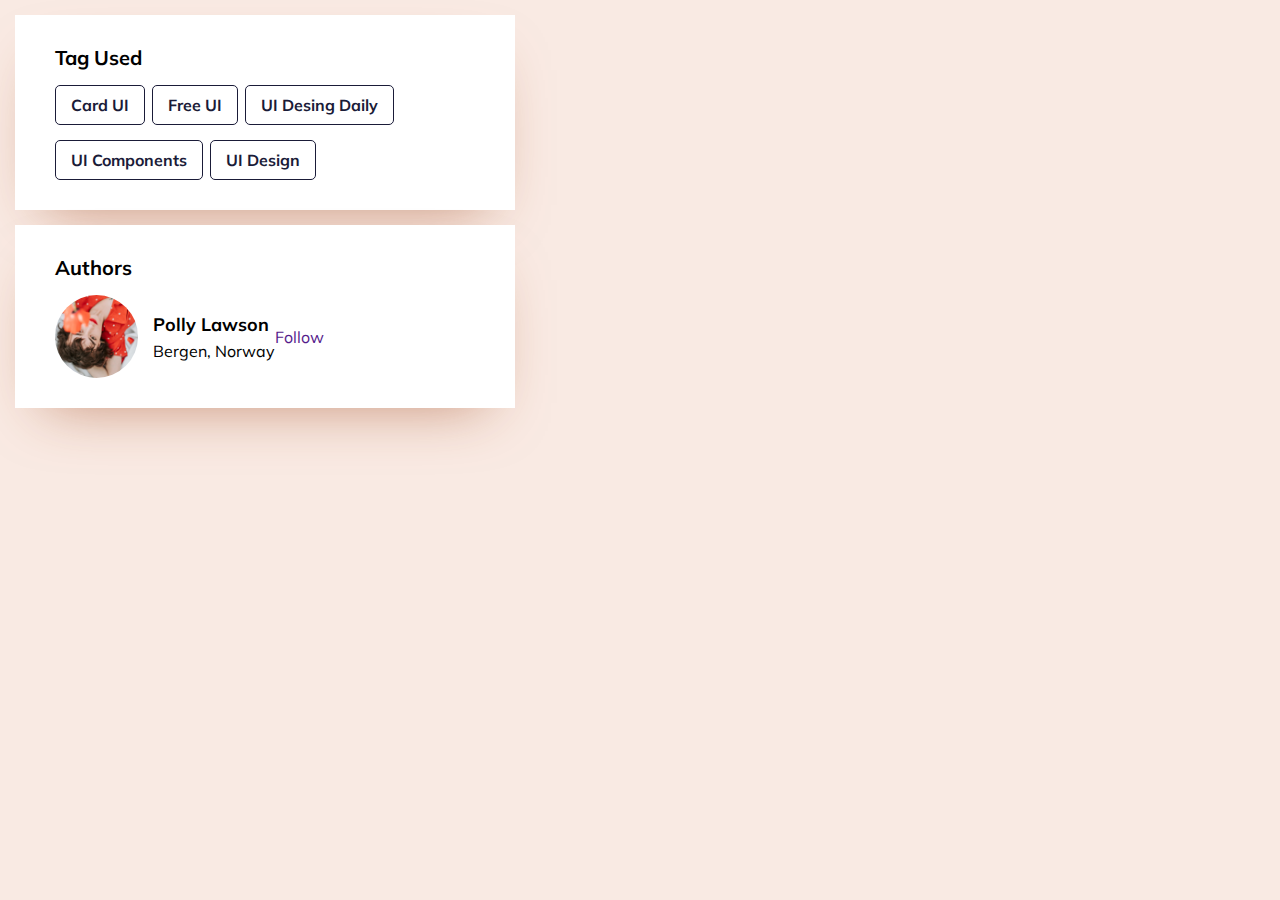
==== Social Media Components/index.html @ 20b18de3 "add start all codes" ====
<!DOCTYPE html>
<html lang="en">

<head>
    <meta charset="UTF-8">
    <title>Social Media Components</title>
    <link rel="stylesheet" href="css/style.css">
</head>

<body>



    <div class="component component1">
        <h3>Tag Used</h3>
        <div class="tags">
            <a href="">Card UI</a>
            <a href="">Free UI</a>
            <a href="">UI Desing Daily</a>
            <a href="">UI Components</a>
            <a href="">UI Design</a>
        </div>





    </div>

    <div class="component component1">
        <h3>Authors</h3>
        <ul class="authors">
            <li>
                <img src="img/avatar.png" alt="">
                <div class="detail">
                    <div class="name"> Polly Lawson </div>
                    <div class="location">Bergen, Norway
                    </div>
                </div>
                <a href="">Follow</a>


            </li>


        </ul>





    </div>


</body>

</html>
---- Social Media Components/css/style.css ----
@import url('https://fonts.googleapis.com/css2?family=Mulish:wght@400;600&display=swap');


*{
    margin: 0;
    padding: 0;
    box-sizing: border-box;
    font-family: 'Mulish', sans-serif;
    text-decoration: none;
    list-style: none;
}

body{
     background: #F9EAE3;
    height: 100%;
}

.component{
    background: #fff;
    width: 500px;
    min-width: 500px;
    padding: 30px 40px;
    margin: 15px;
    box-shadow: 0 25px 60px -30px rgba(159, 70, 28, .6);
    
}
.component .tags{
    display: flex;
    flex-wrap: wrap
}
.component  h3{
    font-size: 20px;
    font-weight: bold
}
.component .tags a{
    display: flex;
    align-items: center;
    font-size: 16px;
    font-weight: bold;
     height: 40px;
    margin-top: 15px;
    color: #1A1B38;
    border: 1px solid #1A1B38;
    padding: 0 15px;
    border-radius: 5px;
    margin-right: 7px;
  
    
}
.component .tags a:hover{
    background-color: #FBC292;
    transition: .5s all;
    
}

/*Authors */

.component .authors{
    padding-top: 15px
}
.component li{
    display: flex;
    align-items: center;
}

.component li img{
    width: 83px;
    height: 83px;
    border-radius: 50%;
    object-fit: cover;
    margin-right: 15px;
}
.component .authors li .name{
    font-size: 18px;
    font-weight: bold;
    margin-bottom: 5px;
}

.component .authors li .location{
    font-size: 16px;
    background: url(icons/icon-location.svg);
    
}
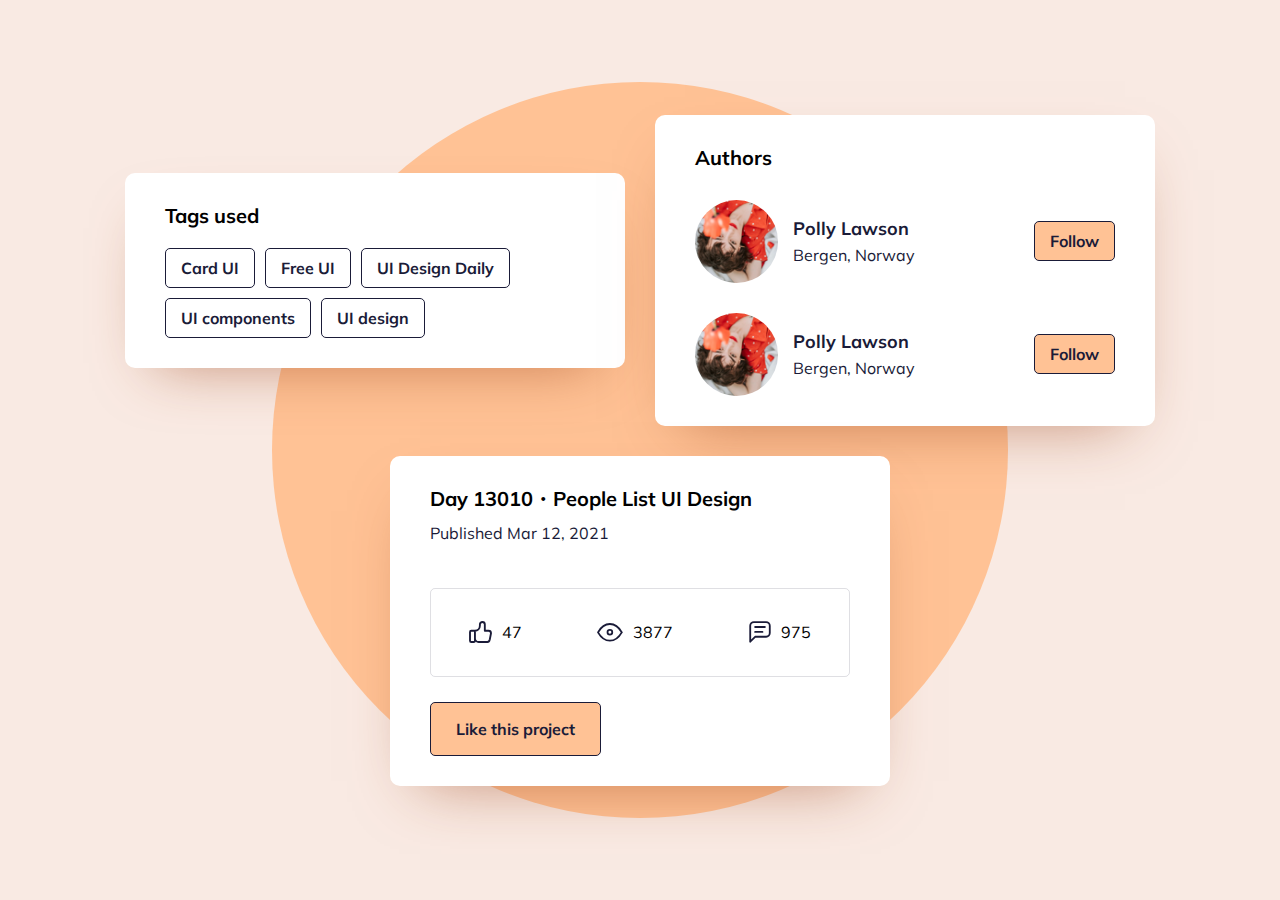
==== commit 6664ee2b: "added all codes" ====
--- a/Social Media Components/index.html
+++ b/Social Media Components/index.html
@@ -1,57 +1,64 @@
 <!DOCTYPE html>
 <html lang="en">
-
 <head>
     <meta charset="UTF-8">
     <title>Social Media Components</title>
     <link rel="stylesheet" href="css/style.css">
 </head>
+<body>
+    <div class="component">
+    <h3>Tags used</h3>
+    <div class="tags">
+        <a href="#">Card UI</a>
+        <a href="#">Free UI</a>
+        <a href="#">UI Design Daily</a>
+        <a href="#">UI components</a>
+        <a href="#">UI design</a>
+    </div>
+</div>
 
-<body>
+<div class="component">
+    <h3>Authors</h3>
+    <ul class="authors">
+        <li>
+            <img src="img/avatar.png" alt="">
+            <div class="detail">
+                <div class="name">Polly Lawson</div>
+                <div class="location">Bergen, Norway</div>
+            </div>
+            <a href="#" class="follow-btn">Follow</a>
+        </li>
+        <li>
+            <img src="img/avatar.png" alt="">
+            <div class="detail">
+                <div class="name">Polly Lawson</div>
+                <div class="location"> Bergen, Norway</div>
+            </div>
+            <a href="#" class="follow-btn">Follow</a>
+        </li>
+    </ul>
+</div>
 
-
-
-    <div class="component component1">
-        <h3>Tag Used</h3>
-        <div class="tags">
-            <a href="">Card UI</a>
-            <a href="">Free UI</a>
-            <a href="">UI Desing Daily</a>
-            <a href="">UI Components</a>
-            <a href="">UI Design</a>
-        </div>
-
-
-
-
-
-    </div>
-
-    <div class="component component1">
-        <h3>Authors</h3>
-        <ul class="authors">
-            <li>
-                <img src="img/avatar.png" alt="">
-                <div class="detail">
-                    <div class="name"> Polly Lawson </div>
-                    <div class="location">Bergen, Norway
-                    </div>
-                </div>
-                <a href="">Follow</a>
-
-
-            </li>
-
-
-        </ul>
-
-
-
-
-
-    </div>
-
-
+<div class="component">
+    <h3>Day 13010・People List UI Design</h3>
+    <time>Published Mar 12, 2021</time>
+    <ul class="project-actions">
+        <li>
+            <img src="icons/icon-like.svg" alt="">
+            47
+        </li>
+        <li>
+            <img src="icons/icon-eye.svg" alt="">
+            3877
+        </li>
+        <li>
+            <img src="icons/icon-message.svg" alt="">
+            975
+        </li>
+    </ul>
+    <a href="#" class="like-btn">
+        Like this project
+    </a>
+</div>
 </body>
-
-</html>
+</html>--- a/Social Media Components/css/style.css
+++ b/Social Media Components/css/style.css
@@ -1,87 +1,155 @@
-@import url('https://fonts.googleapis.com/css2?family=Mulish:wght@400;600&display=swap');
+@import url('https://fonts.googleapis.com/css2?family=Mulish:wght@400;700&display=swap');
 
-
-*{
+* {
+    padding: 0;
     margin: 0;
-    padding: 0;
     box-sizing: border-box;
+    border: 0;
+    outline: 0;
+    text-decoration: none;
     font-family: 'Mulish', sans-serif;
-    text-decoration: none;
     list-style: none;
 }
 
-body{
-     background: #F9EAE3;
+html,
+body {
+    background: #F9EAE3;
     height: 100%;
 }
 
-.component{
+body {
+    display: flex;
+    flex-wrap: wrap;
+    justify-content: center;
+    align-items: center;
+    align-content: center;
+    position: relative;
+    z-index: 1;
+}
+
+body::before {
+    content: '';
+    width: 736px;
+    height: 736px;
+    background: #FFC295;
+    position: absolute;
+    top: 50%;
+    left: 50%;
+    border-radius: 50%;
+    transform: translate(-50%, -50%);
+    z-index: -1;
+}
+
+.component {
     background: #fff;
     width: 500px;
     min-width: 500px;
     padding: 30px 40px;
+    border-radius: 10px;
     margin: 15px;
     box-shadow: 0 25px 60px -30px rgba(159, 70, 28, .6);
-    
 }
-.component .tags{
+.component h3 {
+    font-size: 20px;
+    font-weight: bold;
+    margin-bottom: 10px;
+}
+.component time {
+    font-size: 16px;
+    color: #1A1B38;
+    margin-bottom: 45px;
+    display: block;
+}
+.component .tags {
     display: flex;
-    flex-wrap: wrap
+    flex-wrap: wrap;
+    padding-top: 5px;
+    margin: 0 -5px -5px;
 }
-.component  h3{
-    font-size: 20px;
-    font-weight: bold
-}
-.component .tags a{
+.component .tags a {
+    height: 40px;
+    margin: 5px;
     display: flex;
     align-items: center;
     font-size: 16px;
     font-weight: bold;
-     height: 40px;
-    margin-top: 15px;
+    padding: 0 15px;
+    border-radius: 5px;
     color: #1A1B38;
     border: 1px solid #1A1B38;
-    padding: 0 15px;
-    border-radius: 5px;
-    margin-right: 7px;
-  
-    
+    transition: .5;
 }
-.component .tags a:hover{
-    background-color: #FBC292;
-    transition: .5s all;
-    
+.component .tags a:hover {
+    background-color: #F9EAE3;
 }
 
-/*Authors */
-
-.component .authors{
-    padding-top: 15px
+.component .authors {
+    padding-top: 20px;
+    color: #1A1B38;
 }
-.component li{
+.component .authors li {
     display: flex;
     align-items: center;
 }
-
-.component li img{
+.component .authors li:not(:last-child) {
+    margin-bottom: 30px;
+}
+.component .authors li img {
     width: 83px;
     height: 83px;
     border-radius: 50%;
     object-fit: cover;
     margin-right: 15px;
 }
-.component .authors li .name{
+.component .authors li .name {
     font-size: 18px;
     font-weight: bold;
     margin-bottom: 5px;
 }
-
-.component .authors li .location{
+.component .authors li .location {
     font-size: 16px;
-    background: url(icons/icon-location.svg);
-    
+ 
+     
 }
-
-
-
-
+ 
+.component .authors li .follow-btn {
+    margin-left: auto;
+    height: 40px;
+    display: flex;
+    align-items: center;
+    background: #FFC295;
+    padding: 0 15px;
+    border: 1px solid #1A1B38;
+    border-radius: 5px;
+    font-size: 16px;
+    font-weight: bold;
+    color: #1A1B38;
+}
+.component .project-actions {
+    display: flex;
+    justify-content: space-around;
+    border: 1px solid rgba(26, 27, 56, .14);
+    height: 89px;
+    align-items: center;
+    border-radius: 5px;
+    margin-bottom: 25px;
+}
+.component .project-actions li {
+    display: flex;
+    align-items: center;
+}
+.component .project-actions li img {
+    margin-right: 10px;
+}
+.component .like-btn {
+    height: 54px;
+    display: inline-flex;
+    align-items: center;
+    background: #FFC295;
+    padding: 0 25px;
+    border: 1px solid #1A1B38;
+    border-radius: 5px;
+    font-size: 16px;
+    font-weight: bold;
+    color: #1A1B38;
+}
